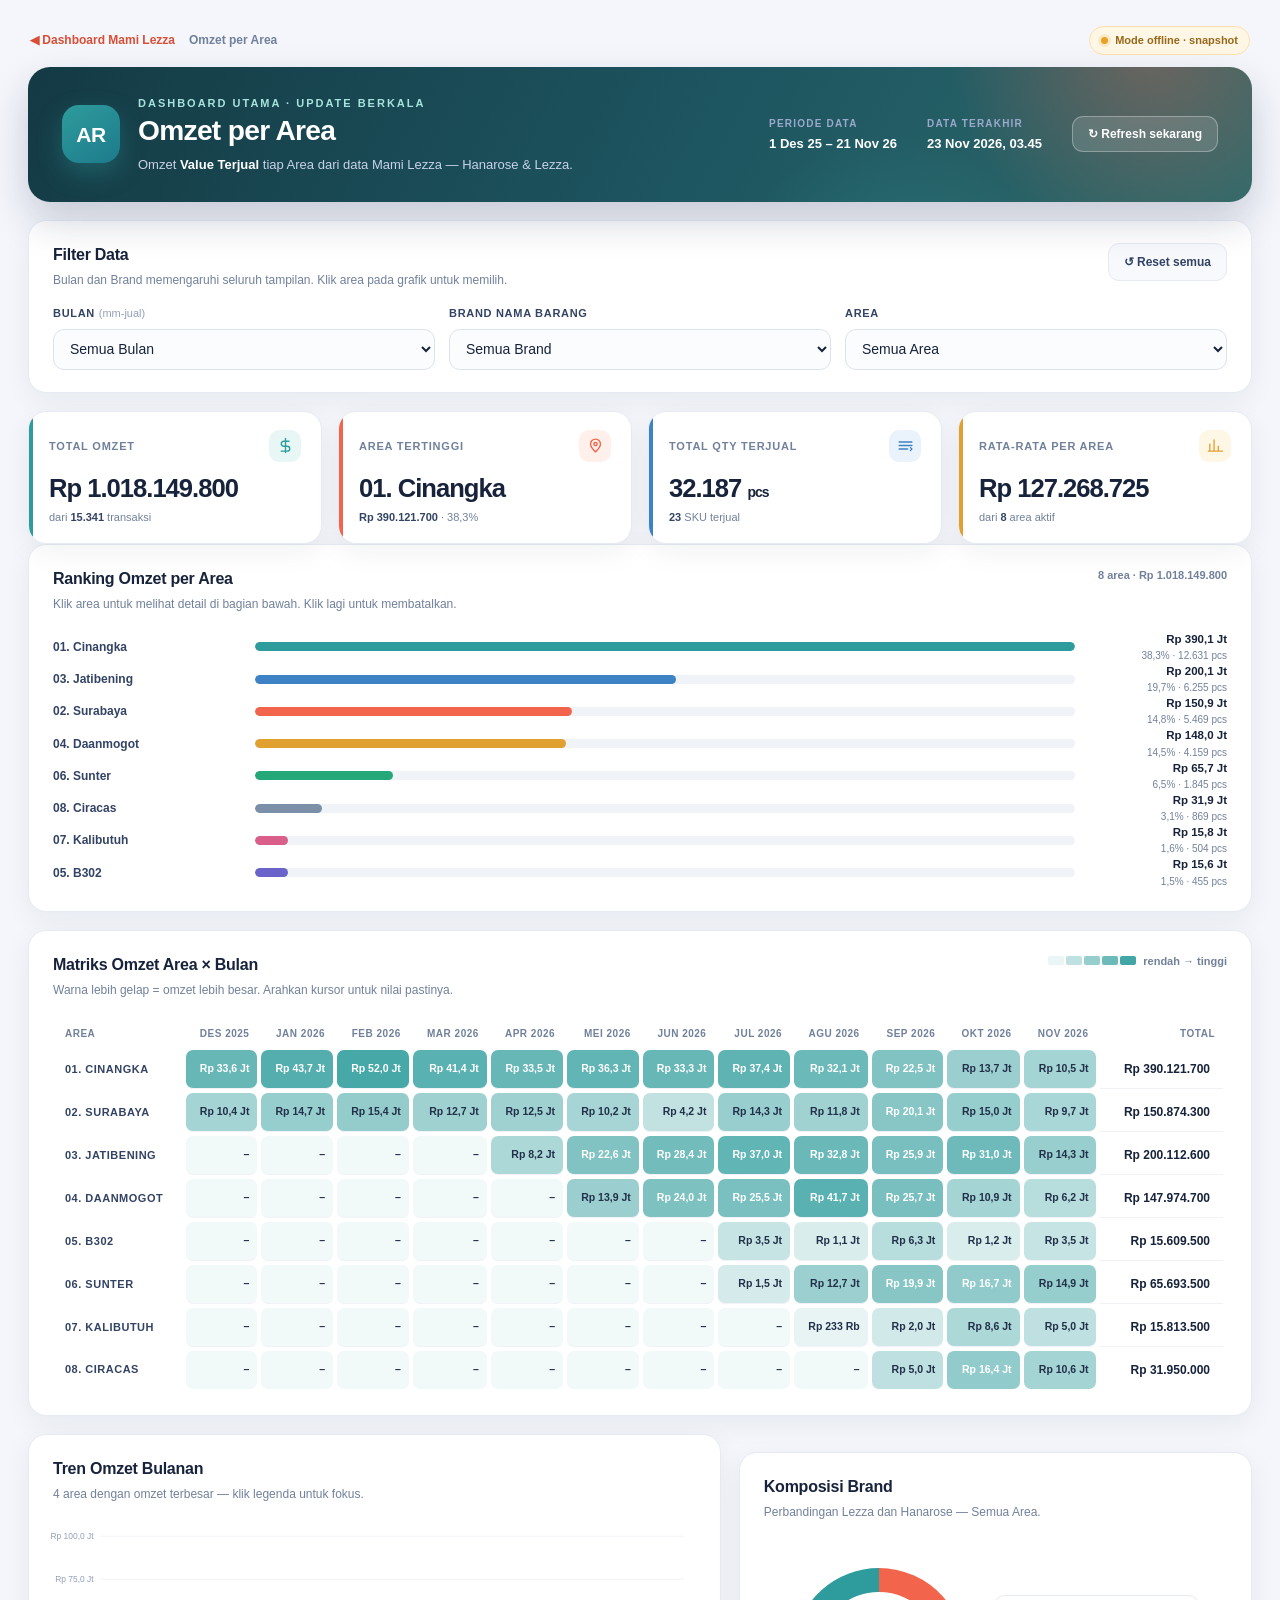
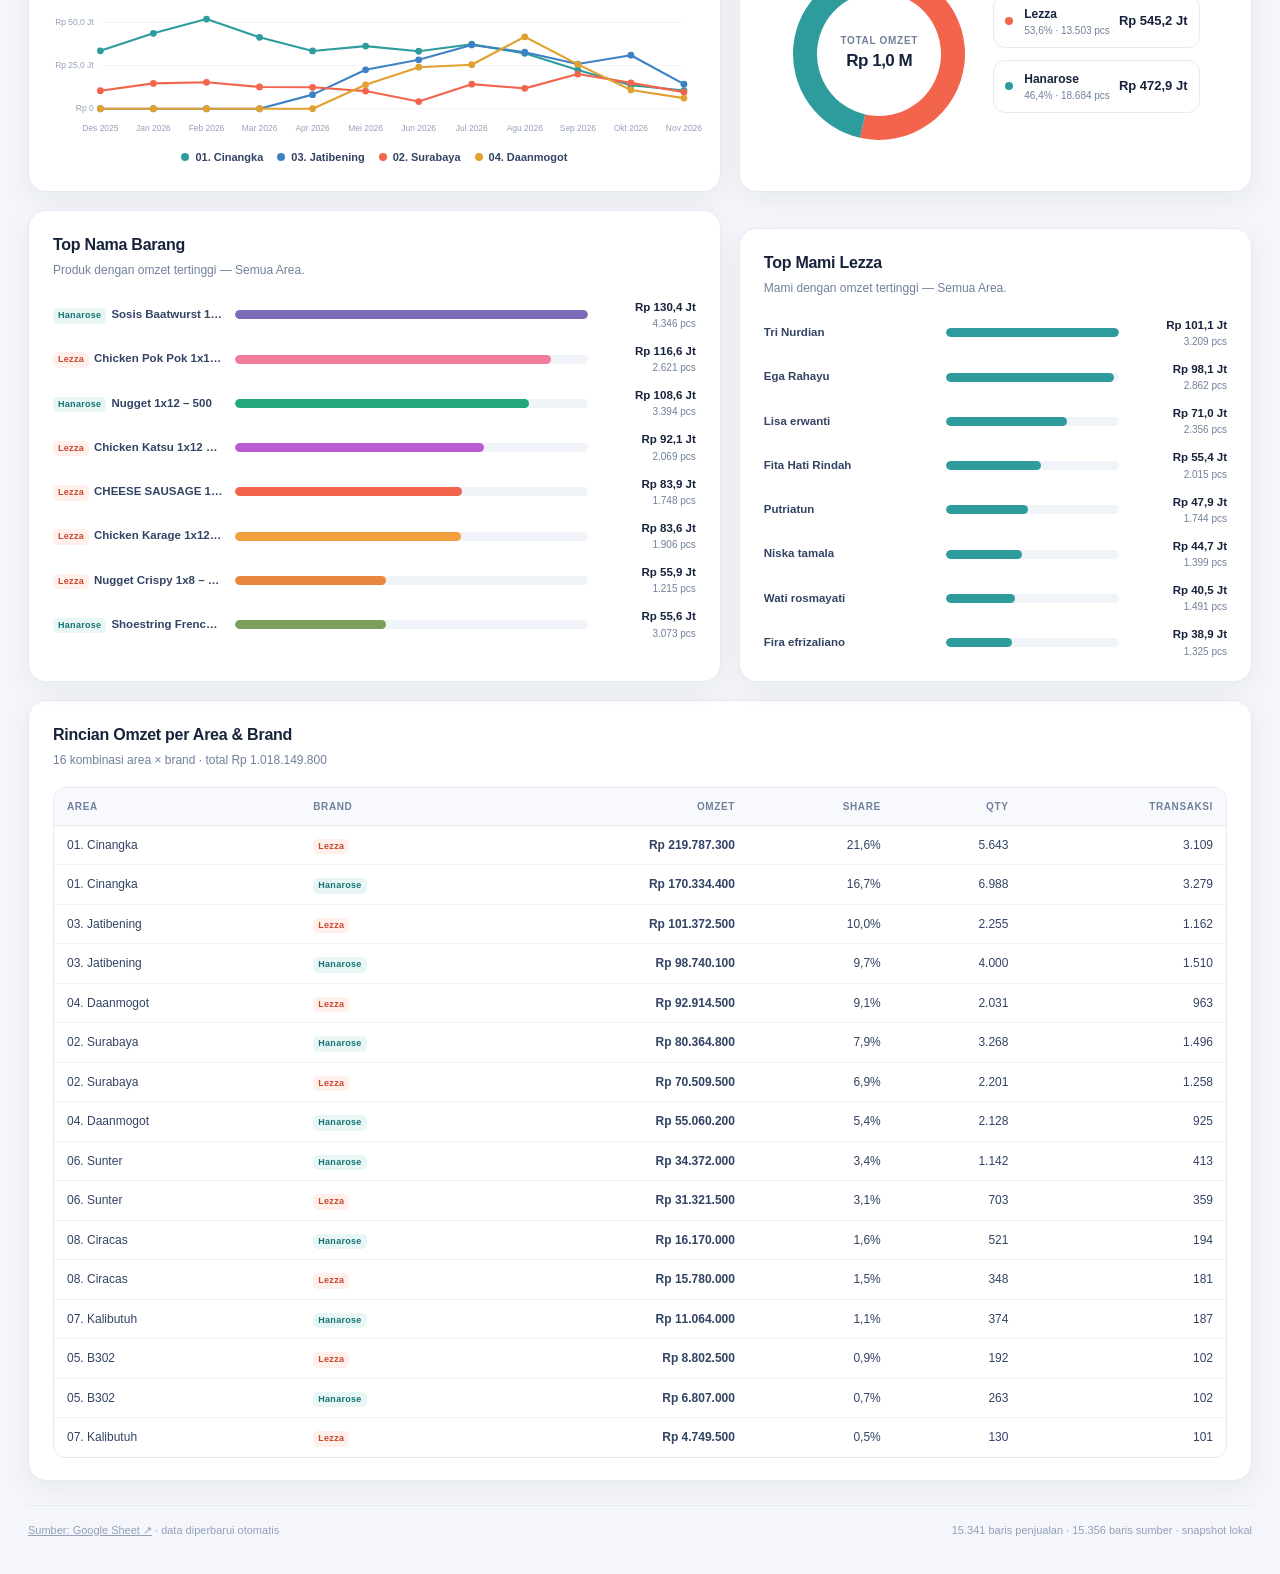
==== index.html @ feef0293 "Add files via upload" ====
<!doctype html>
<html lang="id">
<head>
  <meta charset="utf-8">
  <meta name="viewport" content="width=device-width, initial-scale=1">
  <meta name="description" content="Dashboard omzet penjualan per Area — Mami Lezza, dengan pembaruan data otomatis berkala.">
  <link rel="icon" href="data:image/svg+xml,%3Csvg xmlns='http://www.w3.org/2000/svg' viewBox='0 0 64 64'%3E%3Crect width='64' height='64' rx='16' fill='%232e9c9c'/%3E%3Ctext x='32' y='44' font-size='34' font-family='Arial' font-weight='bold' text-anchor='middle' fill='white'%3EA%3C/text%3E%3C/svg%3E">
  <title>Omzet per Area · Mami Lezza</title>
  <link rel="stylesheet" href="styles.css">
</head>
<body>
  <div class="app-shell">
    <nav class="dash-nav" aria-label="Navigasi dashboard">
      <a href="mami.html">◀ Dashboard Mami Lezza</a>
      <span class="dash-nav-title">Omzet per Area</span>
      <span class="dash-nav-spacer"></span>
      <span id="sync-badge" class="sync-badge"><span class="sync-dot"></span><span id="sync-text">Menghubungkan…</span></span>
    </nav>

    <header class="hero hero-area">
      <div class="hero-main">
        <div class="hero-mark hero-mark-teal">AR</div>
        <div>
          <p class="eyebrow">DASHBOARD UTAMA · UPDATE BERKALA</p>
          <h1>Omzet per Area</h1>
          <p class="hero-sub">Omzet <strong>Value Terjual</strong> tiap Area dari data Mami Lezza — Hanarose &amp; Lezza.</p>
        </div>
      </div>
      <div class="hero-meta">
        <div class="meta-item"><span class="meta-label">Periode data</span><strong id="period-label">—</strong></div>
        <div class="meta-item"><span class="meta-label">Data terakhir</span><strong id="last-update">—</strong></div>
        <div class="meta-item"><button type="button" id="refresh-btn" class="btn btn-refresh">↻ Refresh sekarang</button></div>
      </div>
    </header>

    <section class="panel filter-panel" aria-label="Filter omzet area">
      <div class="panel-head filter-head">
        <div><h2>Filter Data</h2><p id="filter-note">Bulan dan Brand memengaruhi seluruh tampilan. Klik area pada grafik untuk memilih.</p></div>
        <button type="button" id="reset-btn" class="btn btn-ghost">↺ Reset semua</button>
      </div>
      <div class="filter-grid filter-grid-3">
        <label class="field"><span>Bulan <em>(mm-jual)</em></span><select id="month-filter"><option value="">Semua Bulan</option></select></label>
        <label class="field"><span>Brand Nama Barang</span><select id="brand-filter">
          <option value="">Semua Brand</option><option value="Lezza">Lezza</option><option value="Hanarose">Hanarose</option>
        </select></label>
        <label class="field"><span>Area</span><select id="area-filter"><option value="">Semua Area</option></select></label>
      </div>
      <div id="active-chips" class="chips"></div>
    </section>

    <section class="kpi-grid" id="kpi-grid" aria-label="Ringkasan omzet"></section>

    <section class="panel chart-panel">
      <div class="panel-head">
        <div><h2>Ranking Omzet per Area</h2><p>Klik area untuk melihat detail di bagian bawah. Klik lagi untuk membatalkan.</p></div>
        <div id="ranking-total" class="legend-inline"></div>
      </div>
      <div id="area-ranking" class="chart-body area-ranking"></div>
    </section>

    <section class="panel chart-panel">
      <div class="panel-head">
        <div><h2>Matriks Omzet Area × Bulan</h2><p>Warna lebih gelap = omzet lebih besar. Arahkan kursor untuk nilai pastinya.</p></div>
        <div class="legend-inline"><span class="heat-legend"><i></i><i></i><i></i><i></i><i></i></span> rendah → tinggi</div>
      </div>
      <div id="heatmap" class="heatmap-wrap"></div>
    </section>

    <section class="grid grid-2">
      <article class="panel chart-panel">
        <div class="panel-head">
          <div><h2>Tren Omzet Bulanan</h2><p id="trend-sub">Area teratas — klik legenda untuk mengganti area.</p></div>
        </div>
        <div id="area-trend" class="chart-body"></div>
      </article>
      <article class="panel chart-panel">
        <div class="panel-head">
          <div><h2>Komposisi Brand</h2><p id="brand-sub">Perbandingan Lezza dan Hanarose.</p></div>
        </div>
        <div id="area-brand" class="chart-body brand-body"></div>
      </article>
    </section>

    <section class="grid grid-2">
      <article class="panel chart-panel">
        <div class="panel-head"><div><h2 id="product-title">Top Nama Barang</h2><p id="product-sub">Produk dengan omzet tertinggi.</p></div></div>
        <div id="area-products" class="chart-body bars-body"></div>
      </article>
      <article class="panel chart-panel">
        <div class="panel-head"><div><h2 id="mami-title">Top Mami Lezza</h2><p id="mami-sub">Mami dengan omzet tertinggi.</p></div></div>
        <div id="area-mamis" class="chart-body bars-body"></div>
      </article>
    </section>

    <section class="panel table-panel">
      <div class="panel-head"><div><h2>Rincian Omzet per Area &amp; Brand</h2><p id="table-caption">—</p></div></div>
      <div class="table-wrap">
        <table>
          <thead><tr><th>Area</th><th>Brand</th><th class="num">Omzet</th><th class="num">Share</th><th class="num">Qty</th><th class="num">Transaksi</th></tr></thead>
          <tbody id="table-body"></tbody>
        </table>
      </div>
    </section>

    <footer class="footer">
      <span><a id="source-link" href="#" target="_blank" rel="noopener">Sumber: Google Sheet ↗</a> · data diperbarui otomatis</span>
      <span id="footer-meta">—</span>
    </footer>
  </div>

  <div id="tooltip" class="tooltip" role="tooltip" aria-hidden="true"></div>
  <script src="data.js"></script>
  <script src="area.js"></script>
</body>
</html>
---- styles.css ----
/* Mami Lezza Dashboard — dependency-free styling */
:root {
  --bg: #f4f6fb;
  --panel: #ffffff;
  --ink: #17223b;
  --ink-2: #334364;
  --muted: #71809b;
  --muted-2: #93a0b7;
  --line: #e6eaf2;
  --line-soft: #f0f2f7;
  --accent: #f2654c;
  --accent-dark: #d94e36;
  --accent-soft: #fff0eb;
  --teal: #2e9c9c;
  --teal-soft: #e8f7f6;
  --navy: #182449;
  --navy-2: #26335f;
  --radius: 18px;
  --radius-sm: 11px;
  --shadow: 0 8px 28px rgba(23, 34, 59, 0.06);
  --shadow-hover: 0 14px 36px rgba(23, 34, 59, 0.1);
}

* { box-sizing: border-box; }

html { scroll-behavior: smooth; }

body {
  margin: 0;
  background: var(--bg);
  color: var(--ink);
  font-family: -apple-system, BlinkMacSystemFont, "Segoe UI", "Inter", Roboto, "Helvetica Neue", Arial, sans-serif;
  font-size: 14px;
  line-height: 1.5;
  -webkit-font-smoothing: antialiased;
}

button, select, input { font: inherit; }
button { cursor: pointer; }
a { color: inherit; }

.app-shell {
  width: min(1480px, 100%);
  margin: 0 auto;
  padding: 26px 28px 36px;
}

/* ---------------------------------------------------------------- hero */
.hero {
  position: relative;
  overflow: hidden;
  display: flex;
  flex-wrap: wrap;
  align-items: center;
  justify-content: space-between;
  gap: 22px;
  padding: 28px 34px;
  border-radius: 22px;
  background: linear-gradient(118deg, #17224a 0%, #25345f 52%, #3a3f70 100%);
  color: #fff;
  box-shadow: 0 18px 40px rgba(20, 31, 68, 0.2);
}
.hero::before,
.hero::after {
  content: "";
  position: absolute;
  border-radius: 50%;
  pointer-events: none;
}
.hero::before {
  width: 420px; height: 420px;
  right: -110px; top: -230px;
  background: radial-gradient(circle, rgba(242, 101, 76, 0.34), transparent 68%);
}
.hero::after {
  width: 320px; height: 320px;
  right: 200px; bottom: -250px;
  background: radial-gradient(circle, rgba(46, 156, 156, 0.3), transparent 70%);
}
.hero-main { display: flex; align-items: center; gap: 18px; position: relative; z-index: 1; }
.hero-mark {
  flex: 0 0 auto;
  width: 58px; height: 58px;
  display: grid; place-items: center;
  border-radius: 17px;
  background: linear-gradient(145deg, #f2654c, #e0414e);
  font-size: 21px; font-weight: 800; letter-spacing: -0.5px;
  box-shadow: 0 10px 24px rgba(242, 101, 76, 0.35);
}
.eyebrow {
  margin: 0 0 3px;
  font-size: 11px; font-weight: 700; letter-spacing: 2px;
  color: #ffbdad;
}
.hero h1 { margin: 0; font-size: clamp(23px, 2.2vw, 31px); letter-spacing: -0.7px; line-height: 1.2; }
.hero-sub { margin: 7px 0 0; color: #c9d2e9; font-size: 13px; }
.hero-sub strong { color: #fff; }
.hero-meta {
  position: relative; z-index: 1;
  display: flex; gap: 30px; flex-wrap: wrap;
}
.meta-item { display: flex; flex-direction: column; gap: 3px; }
.meta-label { font-size: 10px; text-transform: uppercase; letter-spacing: 1.2px; color: #9ba9cb; font-weight: 700; }
.meta-item strong { font-size: 13px; font-weight: 600; }
.meta-item a { font-size: 13px; font-weight: 600; color: #ffc1b4; text-decoration: none; }
.meta-item a:hover { text-decoration: underline; }

/* --------------------------------------------------------------- panel */
.panel {
  background: var(--panel);
  border: 1px solid var(--line);
  border-radius: var(--radius);
  box-shadow: var(--shadow);
  padding: 22px 24px;
}
.panel + .panel, .grid + .panel, .panel + .grid, .grid + .grid, .kpi-grid + .grid { margin-top: 18px; }
.panel-head {
  display: flex; align-items: flex-start; justify-content: space-between; gap: 16px;
  margin-bottom: 18px;
}
.panel-head h2 { margin: 0; font-size: 16px; letter-spacing: -0.25px; }
.panel-head p { margin: 4px 0 0; color: var(--muted); font-size: 12px; }

/* -------------------------------------------------------------- filter */
.filter-panel { margin-top: 18px; }
.filter-head { margin-bottom: 16px; }
.filter-grid {
  display: grid;
  grid-template-columns: repeat(4, minmax(0, 1fr));
  gap: 14px;
}
.field { display: flex; flex-direction: column; gap: 7px; min-width: 0; }
.field-wide { grid-column: span 2; }
.field > span { font-size: 11px; font-weight: 700; color: var(--ink-2); text-transform: uppercase; letter-spacing: 0.7px; }
.field > span em { font-style: normal; color: var(--muted-2); font-weight: 500; text-transform: none; letter-spacing: 0; }
select, input[type="search"] {
  width: 100%;
  height: 41px;
  padding: 0 12px;
  border: 1px solid #dde3ed;
  border-radius: var(--radius-sm);
  background: #fbfcfe;
  color: var(--ink);
  outline: none;
  transition: border-color .15s, box-shadow .15s, background .15s;
}
select:hover, input[type="search"]:hover { border-color: #c7d0df; }
select:focus, input[type="search"]:focus {
  border-color: var(--accent);
  background: #fff;
  box-shadow: 0 0 0 3px rgba(242, 101, 76, 0.12);
}
select[disabled] { opacity: .45; cursor: not-allowed; }

.btn {
  display: inline-flex; align-items: center; justify-content: center; gap: 7px;
  height: 38px; padding: 0 15px;
  border-radius: var(--radius-sm);
  border: 1px solid transparent;
  font-size: 12px; font-weight: 700;
  white-space: nowrap;
  transition: transform .12s, background .15s, border-color .15s, box-shadow .15s;
}
.btn:active { transform: translateY(1px); }
.btn-ghost { background: #f7f9fc; border-color: var(--line); color: var(--ink-2); }
.btn-ghost:hover { background: #eef2f8; border-color: #d7dfec; }
.btn-primary { background: var(--accent); color: #fff; box-shadow: 0 6px 16px rgba(242, 101, 76, 0.22); }
.btn-primary:hover { background: var(--accent-dark); }
.btn:disabled { opacity: .45; cursor: not-allowed; box-shadow: none; }

.chips { display: flex; flex-wrap: wrap; gap: 8px; margin-top: 14px; }
.chips:empty { display: none; }
.chip {
  display: inline-flex; align-items: center; gap: 8px;
  padding: 5px 7px 5px 11px;
  border-radius: 999px;
  background: var(--accent-soft);
  border: 1px solid #ffd9cd;
  color: #b13d28;
  font-size: 11px; font-weight: 700;
}
.chip button {
  width: 17px; height: 17px; padding: 0;
  display: grid; place-items: center;
  border: 0; border-radius: 50%;
  background: rgba(177, 61, 40, 0.12);
  color: #b13d28; font-size: 12px; line-height: 1;
}
.chip button:hover { background: rgba(177, 61, 40, 0.25); }

/* ----------------------------------------------------------------- KPI */
.kpi-grid {
  display: grid;
  grid-template-columns: repeat(4, minmax(0, 1fr));
  gap: 16px;
  margin-top: 18px;
}
.kpi-card {
  position: relative;
  overflow: hidden;
  background: var(--panel);
  border: 1px solid var(--line);
  border-radius: var(--radius);
  padding: 18px 20px 17px;
  box-shadow: var(--shadow);
  transition: box-shadow .18s, transform .18s;
}
.kpi-card:hover { box-shadow: var(--shadow-hover); transform: translateY(-2px); }
.kpi-card::before {
  content: "";
  position: absolute; left: 0; top: 0; bottom: 0; width: 4px;
  background: var(--tone, var(--accent));
}
.kpi-top { display: flex; align-items: center; justify-content: space-between; gap: 10px; }
.kpi-label { font-size: 11px; font-weight: 700; color: var(--muted); text-transform: uppercase; letter-spacing: .8px; }
.kpi-icon {
  width: 32px; height: 32px;
  display: grid; place-items: center;
  border-radius: 10px;
  background: var(--tone-soft, var(--accent-soft));
  color: var(--tone, var(--accent));
}
.kpi-icon svg { width: 17px; height: 17px; stroke: currentColor; fill: none; stroke-width: 1.9; stroke-linecap: round; stroke-linejoin: round; }
.kpi-value { margin-top: 12px; font-size: clamp(21px, 2vw, 28px); font-weight: 800; letter-spacing: -1px; line-height: 1.15; }
.kpi-sub { margin-top: 6px; font-size: 11px; color: var(--muted); }
.kpi-sub strong { color: var(--ink-2); }

/* --------------------------------------------------------------- grid */
.grid { display: grid; gap: 18px; margin-top: 18px; }
.grid-2 { grid-template-columns: minmax(0, 1.35fr) minmax(0, 1fr); }
.chart-panel { min-width: 0; }
.chart-body { min-height: 230px; }
.legend-inline { display: flex; align-items: center; gap: 7px; flex-wrap: wrap; font-size: 11px; color: var(--muted); font-weight: 600; }
.dot { width: 8px; height: 8px; border-radius: 50%; display: inline-block; }
.dot-second { margin-left: 8px; }

/* --------------------------------------------------------------- trend */
.trend-wrap { width: 100%; }
.trend-svg { display: block; width: 100%; height: auto; overflow: visible; }
.trend-grid { stroke: var(--line-soft); stroke-width: 1; }
.trend-axis { fill: var(--muted-2); font-size: 10px; font-family: inherit; }
.trend-bar { fill: url(#barGradient); cursor: pointer; transition: opacity .15s; }
.trend-bar:hover, .trend-bar.selected { fill: var(--accent-dark); }
.trend-bar-wrap:hover .trend-bar { fill: var(--accent-dark); }
.trend-value { fill: var(--ink-2); font-size: 10px; font-weight: 700; font-family: inherit; pointer-events: none; }

/* --------------------------------------------------------------- donut */
.brand-body { display: flex; align-items: center; justify-content: center; gap: 26px; flex-wrap: wrap; }
.donut-wrap { position: relative; flex: 0 0 auto; }
.donut-svg { display: block; }
.donut-segment { transition: opacity .15s, transform .15s; transform-origin: center; cursor: pointer; }
.donut-segment:hover { opacity: .8; }
.donut-center {
  position: absolute; inset: 0;
  display: flex; flex-direction: column; align-items: center; justify-content: center;
  pointer-events: none; text-align: center;
}
.donut-center small { color: var(--muted); font-size: 10px; font-weight: 700; text-transform: uppercase; letter-spacing: .7px; }
.donut-center strong { font-size: 17px; letter-spacing: -.5px; }
.donut-center span { color: var(--muted-2); font-size: 10px; }
.brand-legend { display: flex; flex-direction: column; gap: 12px; min-width: 180px; }
.brand-legend-row {
  display: grid; grid-template-columns: 10px 1fr auto; align-items: center; gap: 9px;
  padding: 9px 11px; border: 1px solid var(--line); border-radius: 12px; cursor: pointer;
  transition: background .15s, border-color .15s;
}
.brand-legend-row:hover { background: #fafbfd; border-color: #d6deeb; }
.brand-legend-name { font-size: 12px; font-weight: 700; }
.brand-legend-name small { display: block; color: var(--muted); font-weight: 500; font-size: 10px; }
.brand-legend-value { text-align: right; font-size: 13px; font-weight: 800; }
.brand-legend-value small { display: block; color: var(--muted); font-size: 10px; font-weight: 600; }

/* ---------------------------------------------------------------- bars */
.bars-body { display: flex; flex-direction: column; gap: 12px; padding-top: 2px; }
.bar-row { display: grid; grid-template-columns: minmax(110px, 170px) minmax(60px, 1fr) 96px; align-items: center; gap: 12px; }
.bar-row.clickable { cursor: pointer; }
.bar-row.clickable:hover .bar-name { color: var(--accent-dark); }
.bar-name { font-size: 11.5px; font-weight: 600; color: var(--ink-2); overflow: hidden; text-overflow: ellipsis; white-space: nowrap; }
.bar-track { height: 9px; border-radius: 99px; background: #f0f3f8; overflow: hidden; }
.bar-fill { height: 100%; border-radius: 99px; background: var(--bar-color, var(--accent)); min-width: 2px; transition: width .35s ease; }
.bar-value { text-align: right; font-size: 11.5px; font-weight: 800; white-space: nowrap; }
.bar-value small { display: block; color: var(--muted); font-size: 10px; font-weight: 500; }
.brand-tag {
  display: inline-block; margin-right: 5px; padding: 1px 5px;
  border-radius: 5px; font-size: 9px; font-weight: 800; letter-spacing: .3px;
}
.brand-tag.lezza { background: var(--accent-soft); color: #c8482f; }
.brand-tag.hanarose { background: var(--teal-soft); color: #177373; }
.area-bars { display: grid; grid-template-columns: repeat(2, minmax(0, 1fr)); gap: 12px 26px; }

/* ---------------------------------------------------------- monthly pies */
.pie-head { align-items: center; }
.segmented { display: inline-flex; padding: 3px; border: 1px solid var(--line); border-radius: 10px; background: #f7f9fc; }
.seg {
  border: 0; background: transparent; color: var(--muted);
  padding: 6px 12px; border-radius: 7px; font-size: 11px; font-weight: 700;
}
.seg.active { background: #fff; color: var(--accent-dark); box-shadow: 0 1px 5px rgba(20, 30, 60, .12); }
.pie-grid { display: grid; grid-template-columns: repeat(3, minmax(0, 1fr)); gap: 14px; margin-top: 4px; }
.pie-card {
  border: 1px solid var(--line);
  border-radius: 14px;
  padding: 15px 15px 13px;
  background: linear-gradient(180deg, #fff, #fdfdff);
  transition: box-shadow .15s, transform .15s;
}
.pie-card:hover { box-shadow: var(--shadow-hover); transform: translateY(-2px); }
.pie-card-head { display: flex; align-items: baseline; justify-content: space-between; gap: 8px; }
.pie-card-head h3 { margin: 0; font-size: 13px; }
.pie-card-head span { font-size: 10px; color: var(--muted); }
.pie-card-total { margin: 3px 0 8px; font-size: 11px; color: var(--muted); }
.pie-card-total strong { color: var(--ink); font-size: 13px; }
.pie-card-body { display: flex; align-items: center; gap: 12px; }
.pie-card-body .donut-wrap { width: 124px; height: 124px; }
.pie-card-body .donut-center strong { font-size: 12px; }
.pie-card-body .donut-center small { font-size: 8px; }
.pie-legend { flex: 1; min-width: 0; display: flex; flex-direction: column; gap: 5px; }
.pie-legend-row { display: grid; grid-template-columns: 8px minmax(0, 1fr) auto; align-items: center; gap: 6px; font-size: 10px; }
.pie-legend-row .dot { width: 7px; height: 7px; }
.pie-legend-name { color: var(--ink-2); overflow: hidden; text-overflow: ellipsis; white-space: nowrap; }
.pie-legend-pct { font-weight: 800; color: var(--ink-2); }
.pie-legend-row.other .pie-legend-name { color: var(--muted); font-style: italic; }
.empty-pie { color: var(--muted); font-size: 12px; padding: 26px 4px; text-align: center; }

/* --------------------------------------------------------------- table */
.table-head { align-items: center; }
.table-tools { display: flex; gap: 10px; align-items: center; }
.table-tools input { width: 230px; height: 38px; font-size: 12px; }
.table-wrap { overflow-x: auto; border: 1px solid var(--line); border-radius: 12px; }
table { width: 100%; border-collapse: collapse; font-size: 12px; min-width: 900px; }
thead th {
  position: sticky; top: 0; z-index: 1;
  background: #f7f9fc;
  text-align: left; font-size: 10px; font-weight: 800;
  text-transform: uppercase; letter-spacing: .6px; color: var(--muted);
  padding: 11px 13px; border-bottom: 1px solid var(--line);
  white-space: nowrap;
}
thead th.num, tbody td.num { text-align: right; }
thead th.sortable { cursor: pointer; user-select: none; }
thead th.sortable:hover { color: var(--accent-dark); }
tbody td { padding: 10px 13px; border-bottom: 1px solid var(--line-soft); color: var(--ink-2); vertical-align: middle; }
tbody tr:last-child td { border-bottom: 0; }
tbody tr:hover { background: #fbfcff; }
tbody td.barang { font-weight: 600; color: var(--ink); max-width: 320px; }
.status-pill {
  display: inline-block; padding: 2px 7px; border-radius: 6px;
  background: var(--teal-soft); color: #177373; font-size: 10px; font-weight: 700; white-space: nowrap;
}
.share-cell { display: flex; align-items: center; justify-content: flex-end; gap: 7px; }
.share-cell .mini-track { width: 44px; height: 5px; border-radius: 99px; background: #eef1f6; overflow: hidden; }
.share-cell .mini-fill { height: 100%; background: var(--accent); border-radius: 99px; }
.table-footer { display: flex; align-items: center; justify-content: space-between; gap: 12px; margin-top: 14px; }
.table-footer span { font-size: 11px; color: var(--muted); }
.no-rows { text-align: center; color: var(--muted); padding: 36px 12px !important; }

/* --------------------------------------------------------------- misc */
.footer {
  display: flex; justify-content: space-between; flex-wrap: wrap; gap: 8px;
  margin-top: 24px; padding-top: 16px;
  border-top: 1px solid var(--line);
  color: var(--muted-2); font-size: 11px;
}
.tooltip {
  position: fixed; z-index: 50; pointer-events: none;
  max-width: 270px;
  padding: 9px 11px;
  border-radius: 10px;
  background: rgba(19, 29, 54, .95);
  color: #fff; font-size: 11px; line-height: 1.5;
  box-shadow: 0 10px 25px rgba(0, 0, 0, .2);
  opacity: 0; transform: translateY(4px);
  transition: opacity .12s, transform .12s;
}
.tooltip.show { opacity: 1; transform: translateY(0); }
.tooltip strong { display: block; font-size: 12px; margin-bottom: 2px; }
.tooltip span { color: #c2cce2; }
.note-banner {
  display: flex; align-items: flex-start; gap: 10px;
  margin-top: 18px; padding: 12px 15px;
  border: 1px solid #ffe4c4; border-radius: 12px;
  background: #fff9ef; color: #8a5b17; font-size: 11px;
}
.note-banner strong { color: #6f470d; }

/* ---------------------------------------------------------- responsive */
@media (max-width: 1180px) {
  .filter-grid, .filter-grid-3 { grid-template-columns: repeat(2, minmax(0, 1fr)); }
  .kpi-grid { grid-template-columns: repeat(2, minmax(0, 1fr)); }
  .pie-grid { grid-template-columns: repeat(2, minmax(0, 1fr)); }
}
@media (max-width: 960px) {
  .grid-2 { grid-template-columns: 1fr; }
  .hero { padding: 24px; }
  .hero-meta { gap: 20px; }
  .area-bars { grid-template-columns: 1fr; }
}
/* ------------------------------------------------ omzet per area page */
.dash-nav {
  display: flex; align-items: center; gap: 14px; flex-wrap: wrap;
  margin-bottom: 12px; padding: 0 2px;
  font-size: 12px;
}
.dash-nav a { color: var(--accent-dark); font-weight: 700; text-decoration: none; }
.dash-nav a:hover { text-decoration: underline; }
.dash-nav-title { color: var(--muted); font-weight: 600; }
.dash-nav-spacer { flex: 1; }
.sync-badge {
  display: inline-flex; align-items: center; gap: 7px;
  padding: 5px 11px; border-radius: 999px;
  background: #eaf7f2; border: 1px solid #cae9dc;
  color: #1a7a5e; font-size: 11px; font-weight: 700;
}
.sync-badge.warn { background: #fff7e6; border-color: #ffe0ae; color: #97681a; }
.sync-dot {
  width: 7px; height: 7px; border-radius: 50%;
  background: #22a06b; box-shadow: 0 0 0 3px rgba(34, 160, 107, .16);
  animation: pulse 2s infinite;
}
.sync-badge.warn .sync-dot { background: #e8a326; box-shadow: 0 0 0 3px rgba(232, 163, 38, .16); animation: none; }
@keyframes pulse { 0%,100% { opacity: 1; } 50% { opacity: .4; } }
.hero-area { background: linear-gradient(118deg, #143a44 0%, #1d5560 55%, #2e6a6b 100%); }
.hero-area .eyebrow { color: #a6e3dc; }
.hero-mark-teal { background: linear-gradient(145deg, #2e9c9c, #1d7a8c); box-shadow: 0 10px 24px rgba(46, 156, 156, .35); }
.btn-refresh { background: rgba(255,255,255,.13); border-color: rgba(255,255,255,.3); color: #fff; height: 36px; }
.btn-refresh:hover { background: rgba(255,255,255,.22); }
.filter-grid-3 { grid-template-columns: repeat(3, minmax(0, 1fr)); }
.area-ranking .bar-row { grid-template-columns: minmax(130px, 190px) minmax(80px, 1fr) 140px; }
.area-ranking .bar-name { font-size: 12px; font-weight: 700; }

.heatmap-wrap { overflow-x: auto; }
.heat-table { width: 100%; min-width: 840px; border-collapse: separate; border-spacing: 4px; }
.heat-table th {
  position: static; background: transparent; border: 0;
  font-size: 10px; text-transform: uppercase; letter-spacing: .5px; color: var(--muted);
  padding: 5px 8px; white-space: nowrap;
}
.heat-table tbody th { text-align: left; color: var(--ink-2); font-weight: 700; font-size: 11px; }
.heat-cell {
  border-radius: 7px; padding: 11px 8px !important;
  font-size: 10.5px; font-weight: 700; cursor: default;
  transition: transform .12s, box-shadow .12s;
}
.heat-cell:hover { transform: scale(1.03); box-shadow: 0 4px 12px rgba(20, 40, 70, .14); }
.heat-total { font-weight: 800; color: var(--ink); white-space: nowrap; }
.heat-legend { display: inline-flex; gap: 2px; }
.heat-legend i { width: 16px; height: 9px; border-radius: 2px; display: inline-block; }
.heat-legend i:nth-child(1) { background: rgba(46,156,156,.1); }
.heat-legend i:nth-child(2) { background: rgba(46,156,156,.3); }
.heat-legend i:nth-child(3) { background: rgba(46,156,156,.5); }
.heat-legend i:nth-child(4) { background: rgba(46,156,156,.7); }
.heat-legend i:nth-child(5) { background: rgba(46,156,156,.9); }
.legend-line { display: flex; flex-wrap: wrap; gap: 14px; justify-content: center; margin-top: 8px; }
.legend-click {
  display: inline-flex; align-items: center; gap: 6px;
  font-size: 11px; color: var(--ink-2); font-weight: 600; cursor: pointer;
}
.legend-click:hover { color: var(--accent-dark); }
.trend-point { cursor: pointer; transition: r .12s; }
.trend-point:hover { r: 6; }

@media (max-width: 640px) {
  .app-shell { padding: 14px 13px 28px; }
  .hero { border-radius: 16px; padding: 20px; }
  .hero-mark { width: 46px; height: 46px; border-radius: 13px; font-size: 17px; }
  .hero-meta { width: 100%; justify-content: space-between; gap: 12px; }
  .panel { padding: 17px 16px; border-radius: 14px; }
  .filter-grid, .filter-grid-3 { grid-template-columns: 1fr; }
  .field-wide { grid-column: span 1; }
  .filter-head, .panel-head, .pie-head, .table-head { flex-direction: column; align-items: flex-start; }
  .table-tools { width: 100%; }
  .table-tools input { width: 100%; }
  .kpi-grid { grid-template-columns: 1fr 1fr; gap: 10px; }
  .kpi-card { padding: 14px; }
  .kpi-value { font-size: 19px; }
  .pie-grid { grid-template-columns: 1fr; }
  .bar-row { grid-template-columns: minmax(88px, 120px) minmax(40px, 1fr) 78px; gap: 8px; }
  .brand-body { gap: 16px; }
}
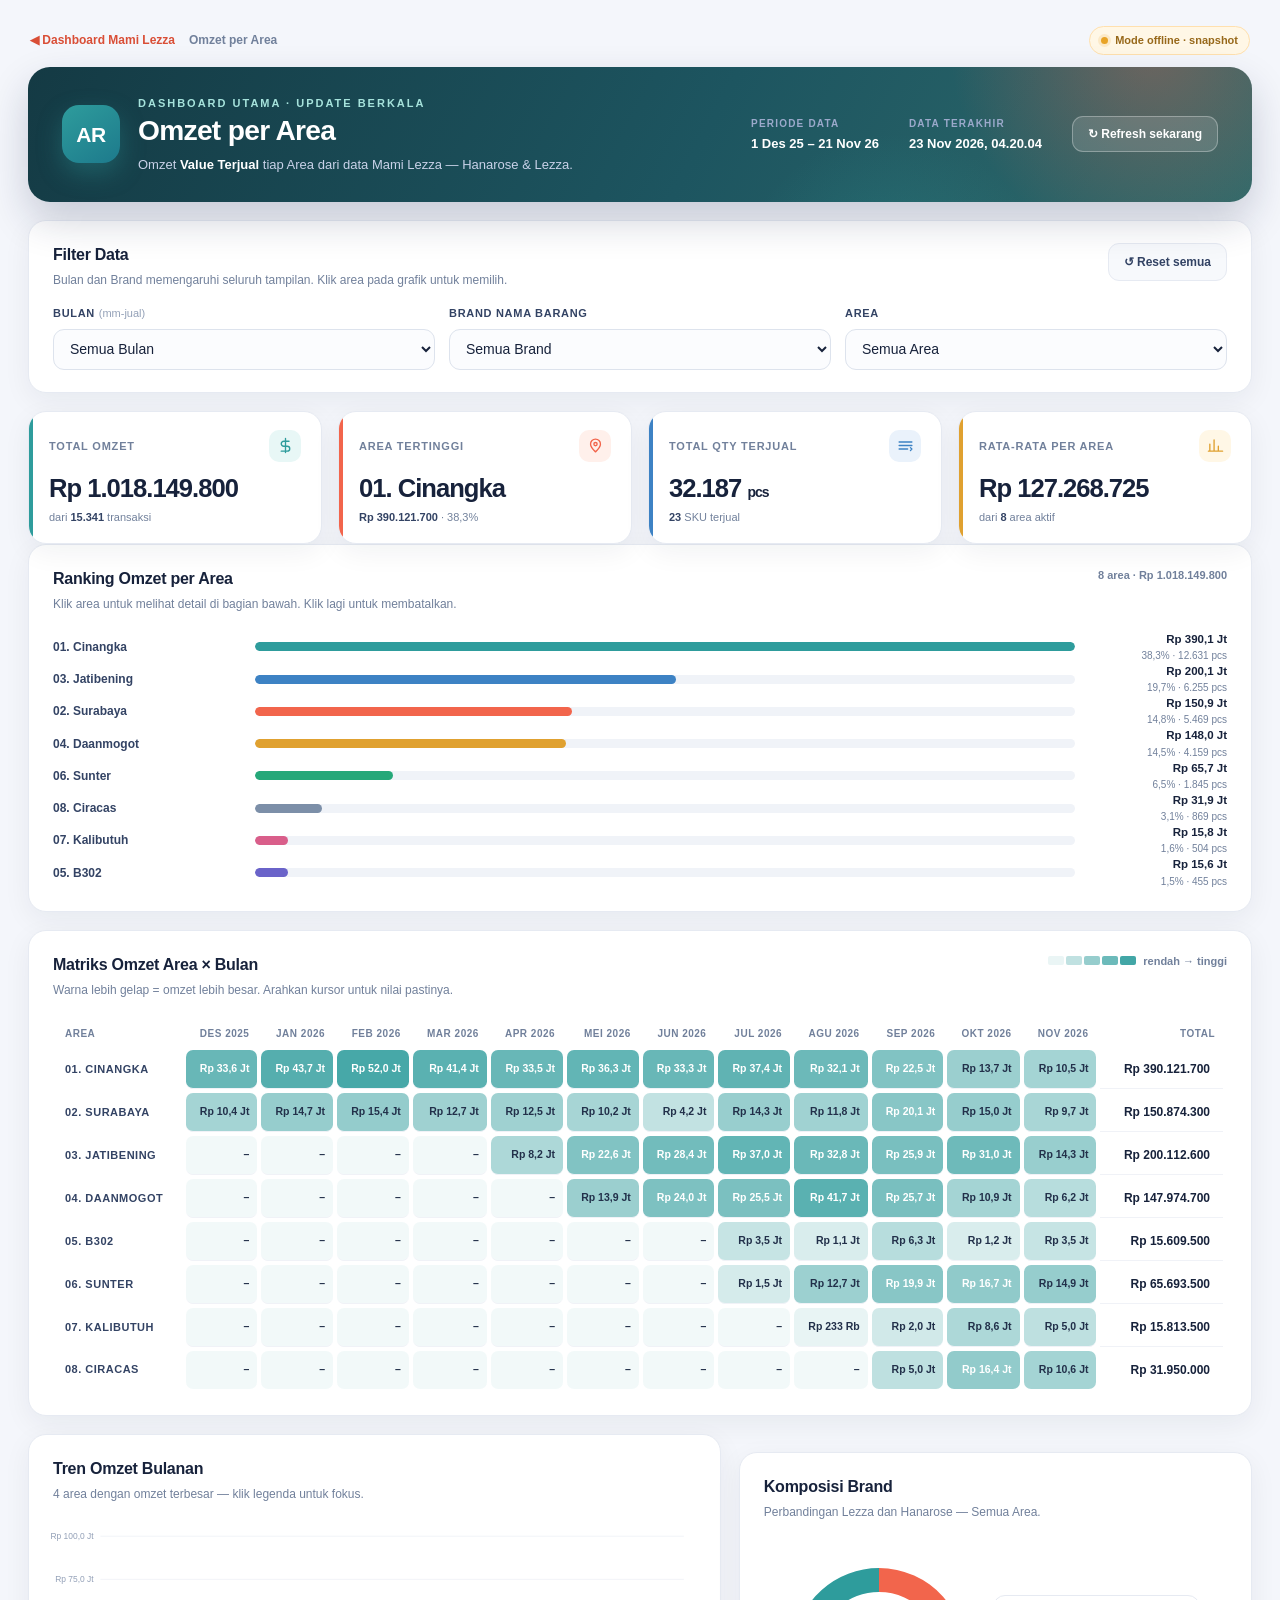
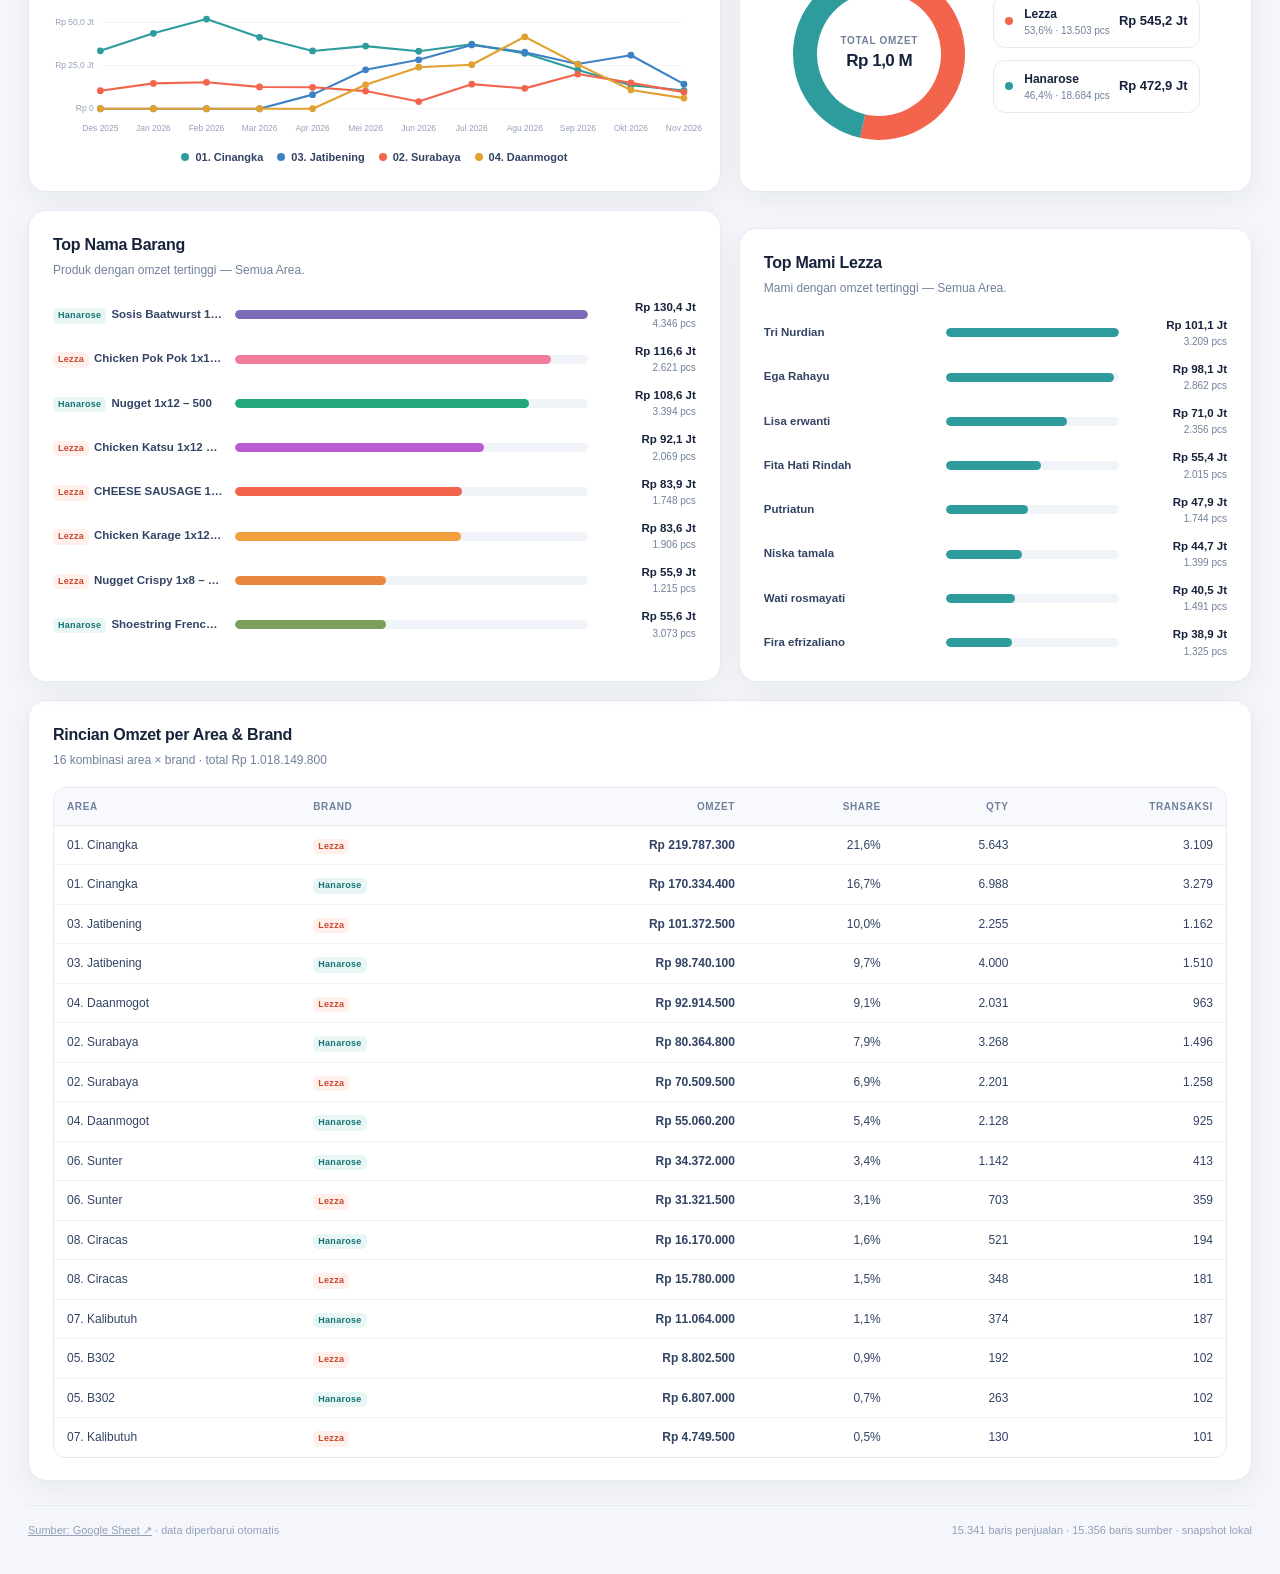
==== commit a9af869c: "Add files via upload" ====
--- a/index.html
+++ b/index.html
@@ -64,6 +64,7 @@
         <div class="legend-inline"><span class="heat-legend"><i></i><i></i><i></i><i></i><i></i></span> rendah → tinggi</div>
       </div>
       <div id="heatmap" class="heatmap-wrap"></div>
+      <p class="scroll-hint">↔ Geser tabel ke samping untuk melihat semua bulan</p>
     </section>
 
     <section class="grid grid-2">
@@ -72,6 +73,7 @@
           <div><h2>Tren Omzet Bulanan</h2><p id="trend-sub">Area teratas — klik legenda untuk mengganti area.</p></div>
         </div>
         <div id="area-trend" class="chart-body"></div>
+        <p class="scroll-hint">↔ Geser grafik ke samping untuk melihat semua bulan</p>
       </article>
       <article class="panel chart-panel">
         <div class="panel-head">
@@ -100,6 +102,7 @@
           <tbody id="table-body"></tbody>
         </table>
       </div>
+      <p class="scroll-hint">↔ Geser tabel ke samping untuk melihat semua kolom</p>
     </section>
 
     <footer class="footer">
--- a/styles.css
+++ b/styles.css
@@ -419,6 +419,7 @@
 }
 .sync-badge.warn .sync-dot { background: #e8a326; box-shadow: 0 0 0 3px rgba(232, 163, 38, .16); animation: none; }
 @keyframes pulse { 0%,100% { opacity: 1; } 50% { opacity: .4; } }
+.sync-badge.live .sync-dot { animation-duration: 1s; }
 .hero-area { background: linear-gradient(118deg, #143a44 0%, #1d5560 55%, #2e6a6b 100%); }
 .hero-area .eyebrow { color: #a6e3dc; }
 .hero-mark-teal { background: linear-gradient(145deg, #2e9c9c, #1d7a8c); box-shadow: 0 10px 24px rgba(46, 156, 156, .35); }
@@ -459,21 +460,89 @@
 .trend-point { cursor: pointer; transition: r .12s; }
 .trend-point:hover { r: 6; }
 
+.scroll-hint { display: none; }
+
 @media (max-width: 640px) {
-  .app-shell { padding: 14px 13px 28px; }
-  .hero { border-radius: 16px; padding: 20px; }
-  .hero-mark { width: 46px; height: 46px; border-radius: 13px; font-size: 17px; }
-  .hero-meta { width: 100%; justify-content: space-between; gap: 12px; }
-  .panel { padding: 17px 16px; border-radius: 14px; }
-  .filter-grid, .filter-grid-3 { grid-template-columns: 1fr; }
+  .app-shell { padding: 12px 12px 26px; }
+
+  /* navigation + sync badge */
+  .dash-nav { gap: 8px 10px; margin-bottom: 10px; font-size: 11px; }
+  .dash-nav-spacer { display: none; }
+  .sync-badge { padding: 4px 9px; font-size: 10px; }
+  .sync-dot { width: 6px; height: 6px; }
+
+  /* hero */
+  .hero { border-radius: 14px; padding: 16px 16px 18px; gap: 14px; }
+  .hero-main { gap: 12px; }
+  .hero-mark { width: 42px; height: 42px; border-radius: 11px; font-size: 15px; }
+  .eyebrow { font-size: 9px; letter-spacing: 1.3px; }
+  .hero h1 { font-size: 22px; letter-spacing: -0.5px; }
+  .hero-sub { font-size: 11.5px; margin-top: 5px; }
+  .hero-meta { width: 100%; justify-content: flex-start; gap: 10px 20px; }
+  .meta-label { font-size: 9px; letter-spacing: 0.8px; }
+  .meta-item strong, .meta-item a { font-size: 11.5px; }
+  .btn-refresh { height: 32px; font-size: 11px; padding: 0 11px; }
+
+  /* panels + filters */
+  .panel { padding: 14px; border-radius: 14px; }
+  .panel + .panel, .grid + .panel, .panel + .grid, .grid + .grid, .kpi-grid + .grid { margin-top: 12px; }
+  .panel-head { margin-bottom: 14px; gap: 10px; }
+  .panel-head h2 { font-size: 14.5px; }
+  .panel-head p { font-size: 11px; }
+  .filter-grid, .filter-grid-3 { grid-template-columns: 1fr; gap: 10px; }
   .field-wide { grid-column: span 1; }
   .filter-head, .panel-head, .pie-head, .table-head { flex-direction: column; align-items: flex-start; }
-  .table-tools { width: 100%; }
+  .filter-head .btn, .table-tools .btn { width: 100%; }
+  .table-tools { width: 100%; flex-direction: column; align-items: stretch; }
   .table-tools input { width: 100%; }
-  .kpi-grid { grid-template-columns: 1fr 1fr; gap: 10px; }
-  .kpi-card { padding: 14px; }
-  .kpi-value { font-size: 19px; }
+  select, input[type="search"] { height: 40px; font-size: 16px; } /* 16px mencegah zoom otomatis di iOS */
+
+  /* KPI */
+  .kpi-grid { grid-template-columns: 1fr 1fr; gap: 8px; }
+  .kpi-card { padding: 12px; }
+  .kpi-label { font-size: 9.5px; letter-spacing: 0.5px; }
+  .kpi-icon { width: 26px; height: 26px; border-radius: 8px; }
+  .kpi-icon svg { width: 14px; height: 14px; }
+  .kpi-value { margin-top: 10px; font-size: 17px; letter-spacing: -0.7px; overflow-wrap: anywhere; }
+  .kpi-sub { font-size: 10px; }
+
+  /* bar charts: nama + nilai di baris 1, batang di baris 2 */
+  .bar-row, .area-ranking .bar-row {
+    grid-template-columns: minmax(0, 1fr) auto;
+    grid-template-areas: "name value" "track track";
+    gap: 5px 8px;
+  }
+  .bar-row .bar-name, .area-ranking .bar-row .bar-name { grid-area: name; font-size: 11px; }
+  .bar-row .bar-track, .area-ranking .bar-row .bar-track { grid-area: track; }
+  .bar-row .bar-value, .area-ranking .bar-row .bar-value { grid-area: value; font-size: 11px; }
+  .bar-value small { display: inline; margin-left: 6px; }
+  .bars-body { gap: 14px; }
+  .area-bars { gap: 14px; }
+
+  /* grafik tren: digeser, bukan dipampatkan sampai label bertumpukan */
+  .trend-wrap, .heatmap-wrap, .table-wrap { -webkit-overflow-scrolling: touch; }
+  .trend-wrap { overflow-x: auto; padding-bottom: 4px; }
+  .trend-svg { width: 680px; min-width: 680px; height: auto; }
+  .legend-line { gap: 8px 14px; }
+  .scroll-hint {
+    display: block; margin: 7px 0 0;
+    color: var(--muted); font-size: 10.5px; text-align: center;
+  }
+  /* pertama kolom tetap terlihat saat tabel digeser */
+  .heat-table thead th:first-child, .heat-table tbody th,
+  .table-wrap table thead th:first-child, .table-wrap table tbody td:first-child {
+    position: sticky; left: 0; background: var(--panel); z-index: 2;
+  }
+  .heat-table thead th:first-child, .heat-table tbody th { box-shadow: 1px 0 0 var(--line); }
+  .table-wrap table thead th:first-child { background: #f7f9fc; z-index: 3; }
+  .table-wrap table tbody td:first-child { box-shadow: 1px 0 0 var(--line); }
+
+  /* komposisi brand */
+  .brand-body { gap: 16px; }
+  .brand-legend { min-width: 0; width: 100%; }
+
   .pie-grid { grid-template-columns: 1fr; }
-  .bar-row { grid-template-columns: minmax(88px, 120px) minmax(40px, 1fr) 78px; gap: 8px; }
-  .brand-body { gap: 16px; }
-}
+  .footer { flex-direction: column; align-items: flex-start; gap: 4px; }
+  .tooltip { max-width: 230px; font-size: 10.5px; }
+}
+
